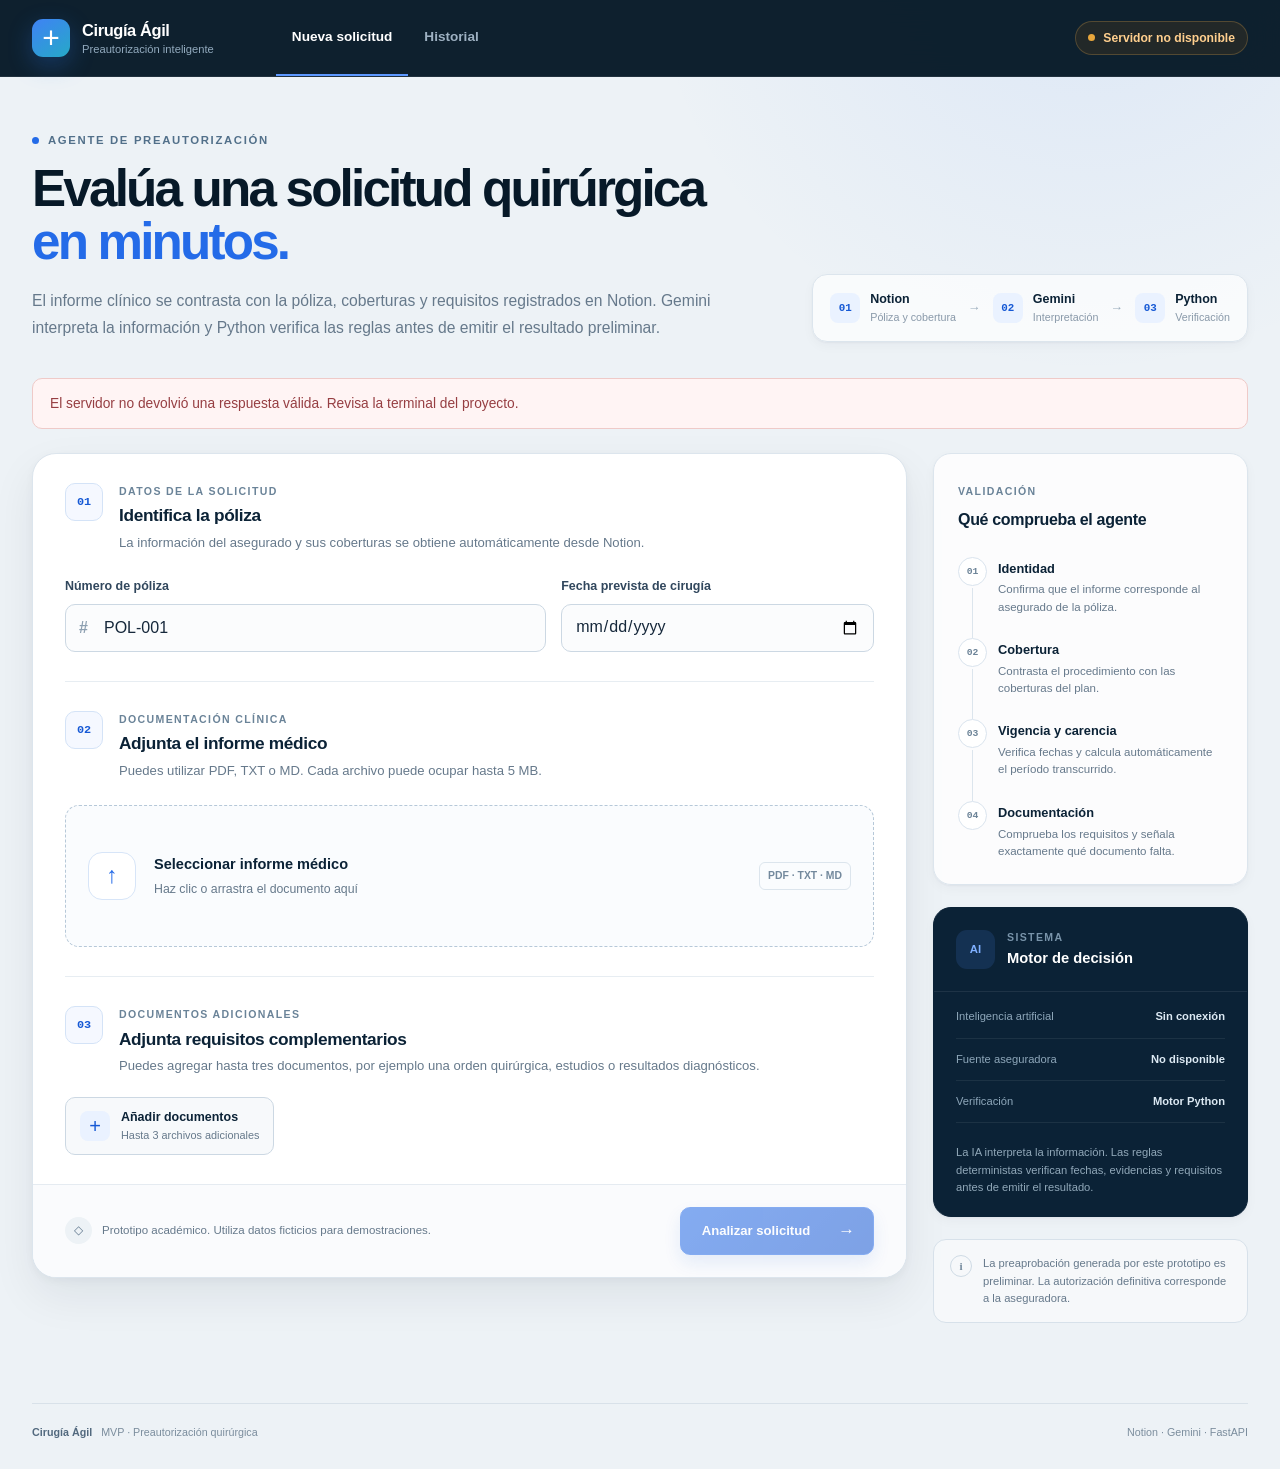
==== static/index.html @ 29485a44 "feat: MVP Cirugia Agil" ====
<!doctype html>
<html lang="es">
<head>
  <meta charset="UTF-8">

  <meta
    name="viewport"
    content="width=device-width, initial-scale=1"
  >

  <title>Cirugía Ágil · Preautorización quirúrgica</title>

  <meta
    name="description"
    content="Agente de preautorización quirúrgica asistido por inteligencia artificial."
  >

  <link
    rel="icon"
    href="/static/favicon.svg"
    type="image/svg+xml"
  >

  <link
    rel="stylesheet"
    href="/static/styles.css"
  >

  <script
    src="/static/app.js"
    defer
  ></script>
</head>

<body>

  <!-- =======================================================
       TOPBAR
       ======================================================= -->

  <header class="topbar">

    <div class="topbar-inner">

      <a
        class="brand"
        href="/"
        aria-label="Cirugía Ágil"
      >
        <span
          class="brand-symbol"
          aria-hidden="true"
        >
          +
        </span>

        <span class="brand-copy">
          <strong>Cirugía Ágil</strong>
          <small>Preautorización inteligente</small>
        </span>
      </a>

      <nav
        class="primary-nav"
        aria-label="Navegación principal"
      >
        <button
          id="new-tab"
          class="nav-btn active"
          type="button"
          aria-current="page"
        >
          Nueva solicitud
        </button>

        <button
          id="history-tab"
          class="nav-btn"
          type="button"
        >
          Historial
        </button>
      </nav>

      <div
        id="connection-pill"
        class="connection-pill checking"
      >
        <span class="status-dot"></span>
        <span id="connection-text">
          Comprobando sistema
        </span>
      </div>

    </div>

  </header>


  <!-- =======================================================
       MAIN
       ======================================================= -->

  <main>

    <!-- =====================================================
         HEADING
         ===================================================== -->

    <section class="hero">

      <div class="hero-copy">

        <div class="hero-kicker">
          <span class="hero-kicker-dot"></span>
          AGENTE DE PREAUTORIZACIÓN
        </div>

        <h1 id="page-title">
          Evalúa una solicitud quirúrgica
          <span>en minutos.</span>
        </h1>

        <p id="page-subtitle">
          El informe clínico se contrasta con la póliza,
          coberturas y requisitos registrados en Notion.
          Gemini interpreta la información y Python verifica
          las reglas antes de emitir el resultado preliminar.
        </p>

      </div>

      <div class="hero-flow" aria-label="Flujo del sistema">

        <div class="flow-item">
          <span class="flow-number">01</span>

          <div>
            <strong>Notion</strong>
            <small>Póliza y cobertura</small>
          </div>
        </div>

        <span class="flow-arrow" aria-hidden="true">→</span>

        <div class="flow-item">
          <span class="flow-number">02</span>

          <div>
            <strong>Gemini</strong>
            <small>Interpretación</small>
          </div>
        </div>

        <span class="flow-arrow" aria-hidden="true">→</span>

        <div class="flow-item">
          <span class="flow-number">03</span>

          <div>
            <strong>Python</strong>
            <small>Verificación</small>
          </div>
        </div>

      </div>

    </section>


    <!-- =====================================================
         GLOBAL MESSAGE
         ===================================================== -->

    <div
      id="global-message"
      class="notice"
      role="status"
      aria-live="polite"
      hidden
    ></div>


    <!-- =====================================================
         NEW REQUEST VIEW
         ===================================================== -->

    <section
      id="new-view"
      class="workspace"
    >

      <!-- ===================================================
           MAIN COLUMN
           =================================================== -->

      <div class="main-column">

        <form
          id="analysis-form"
          class="request-card"
        >

          <!-- Model is configured automatically -->
          <input
            id="model"
            name="model"
            type="hidden"
            value=""
          >


          <!-- ===============================================
               STEP 1
               =============================================== -->

          <section class="form-section">

            <div class="section-header">

              <div class="section-index">
                01
              </div>

              <div>
                <p class="section-eyebrow">
                  DATOS DE LA SOLICITUD
                </p>

                <h2>
                  Identifica la póliza
                </h2>

                <p>
                  La información del asegurado y sus coberturas
                  se obtiene automáticamente desde Notion.
                </p>
              </div>

            </div>


            <div class="request-fields">

              <div class="field">

                <label for="policy-number">
                  Número de póliza
                </label>

                <div class="input-shell">
                  <span
                    class="input-prefix"
                    aria-hidden="true"
                  >
                    #
                  </span>

                  <input
                    type="text"
                    id="policy-number"
                    name="policy_number"
                    value="POL-001"
                    autocomplete="off"
                    placeholder="Ej. POL-001"
                    required
                  >
                </div>

              </div>


              <div class="field">

                <label for="surgery-date">
                  Fecha prevista de cirugía
                </label>

                <input
                  type="date"
                  id="surgery-date"
                  name="surgery_date"
                  required
                >

              </div>

            </div>

          </section>


          <div class="section-separator"></div>


          <!-- ===============================================
               STEP 2
               =============================================== -->

          <section class="form-section">

            <div class="section-header">

              <div class="section-index">
                02
              </div>

              <div>
                <p class="section-eyebrow">
                  DOCUMENTACIÓN CLÍNICA
                </p>

                <h2>
                  Adjunta el informe médico
                </h2>

                <p>
                  Puedes utilizar PDF, TXT o MD.
                  Cada archivo puede ocupar hasta 5 MB.
                </p>
              </div>

            </div>


            <label
              id="report-drop"
              class="report-drop"
              for="report"
            >

              <input
                type="file"
                id="report"
                name="report"
                accept=".pdf,.txt,.md"
                required
              >

              <span
                class="upload-symbol"
                aria-hidden="true"
              >
                ↑
              </span>

              <div class="upload-copy">

                <strong id="report-name">
                  Seleccionar informe médico
                </strong>

                <span>
                  Haz clic o arrastra el documento aquí
                </span>

              </div>

              <span class="upload-format">
                PDF · TXT · MD
              </span>

            </label>

          </section>


          <div class="section-separator"></div>


          <!-- ===============================================
               STEP 3
               =============================================== -->

          <section class="form-section">

            <div class="section-header compact">

              <div class="section-index">
                03
              </div>

              <div>
                <p class="section-eyebrow">
                  DOCUMENTOS ADICIONALES
                </p>

                <h2>
                  Adjunta requisitos complementarios
                </h2>

                <p>
                  Puedes agregar hasta tres documentos,
                  por ejemplo una orden quirúrgica,
                  estudios o resultados diagnósticos.
                </p>
              </div>

            </div>


            <label
              class="attachments-control"
              for="attachments"
            >

              <span class="attachments-plus">
                +
              </span>

              <span>
                <strong>
                  Añadir documentos
                </strong>

                <small>
                  Hasta 3 archivos adicionales
                </small>
              </span>

              <input
                type="file"
                id="attachments"
                name="attachments"
                accept=".pdf,.txt,.md"
                multiple
              >

            </label>


            <div
              id="attachment-list"
              class="attachment-list"
              hidden
            ></div>

          </section>


          <!-- ===============================================
               SUBMIT
               =============================================== -->

          <div class="form-submit">

            <div class="privacy-note">

              <span
                class="privacy-icon"
                aria-hidden="true"
              >
                ◇
              </span>

              <p>
                Prototipo académico. Utiliza datos ficticios
                para demostraciones.
              </p>

            </div>


            <button
              type="submit"
              id="analyze-button"
              class="primary-action"
            >
              <span>
                Analizar solicitud
              </span>

              <span
                class="button-arrow"
                aria-hidden="true"
              >
                →
              </span>
            </button>

          </div>


          <!-- ===============================================
               PROGRESS
               =============================================== -->

          <div
            id="analysis-progress"
            class="analysis-progress"
            role="status"
            aria-live="polite"
            hidden
          >

            <div
              class="progress-spinner"
              aria-hidden="true"
            ></div>

            <div class="progress-copy">

              <strong>
                Analizando solicitud
              </strong>

              <p id="elapsed">
                Consultando póliza, interpretando documentos
                y verificando las reglas.
              </p>

            </div>

            <div class="progress-steps">

              <span class="active">
                Notion
              </span>

              <span>
                Gemini
              </span>

              <span>
                Verificación
              </span>

            </div>

          </div>

        </form>


        <!-- ===============================================
             RESULT
             =============================================== -->

        <section
          id="result"
          class="result-card"
          hidden
          aria-labelledby="result-title"
        ></section>

      </div>


      <!-- ===================================================
           SIDE COLUMN
           =================================================== -->

      <aside class="side-column">

        <section class="info-card">

          <div class="info-card-heading">

            <span class="mini-kicker">
              VALIDACIÓN
            </span>

            <h2>
              Qué comprueba el agente
            </h2>

          </div>


          <div class="verification-list">

            <div class="verification-item">

              <span class="verification-number">
                01
              </span>

              <div>
                <strong>
                  Identidad
                </strong>

                <p>
                  Confirma que el informe corresponde
                  al asegurado de la póliza.
                </p>
              </div>

            </div>


            <div class="verification-item">

              <span class="verification-number">
                02
              </span>

              <div>
                <strong>
                  Cobertura
                </strong>

                <p>
                  Contrasta el procedimiento con
                  las coberturas del plan.
                </p>
              </div>

            </div>


            <div class="verification-item">

              <span class="verification-number">
                03
              </span>

              <div>
                <strong>
                  Vigencia y carencia
                </strong>

                <p>
                  Verifica fechas y calcula automáticamente
                  el período transcurrido.
                </p>
              </div>

            </div>


            <div class="verification-item">

              <span class="verification-number">
                04
              </span>

              <div>
                <strong>
                  Documentación
                </strong>

                <p>
                  Comprueba los requisitos y señala
                  exactamente qué documento falta.
                </p>
              </div>

            </div>

          </div>

        </section>


        <section class="system-card">

          <div class="system-card-head">

            <div class="system-icon">
              AI
            </div>

            <div>
              <p class="mini-kicker">
                SISTEMA
              </p>

              <h2>
                Motor de decisión
              </h2>
            </div>

          </div>


          <div class="system-stack">

            <div>
              <span>
                Inteligencia artificial
              </span>

              <strong id="ai-state">
                Comprobando…
              </strong>
            </div>


            <div>
              <span>
                Fuente aseguradora
              </span>

              <strong id="notion-state">
                Comprobando…
              </strong>
            </div>


            <div>
              <span>
                Verificación
              </span>

              <strong>
                Motor Python
              </strong>
            </div>

          </div>


          <p class="system-note">
            La IA interpreta la información.
            Las reglas deterministas verifican fechas,
            evidencias y requisitos antes de emitir
            el resultado.
          </p>

        </section>


        <section class="disclaimer-card">

          <span
            class="disclaimer-mark"
            aria-hidden="true"
          >
            i
          </span>

          <p>
            La preaprobación generada por este prototipo
            es preliminar. La autorización definitiva
            corresponde a la aseguradora.
          </p>

        </section>

      </aside>

    </section>


    <!-- =====================================================
         HISTORY
         ===================================================== -->

    <section
      id="history-view"
      class="history-card"
      hidden
    >

      <div class="history-header">

        <div>
          <p class="mini-kicker">
            ACTIVIDAD
          </p>

          <h2>
            Solicitudes evaluadas
          </h2>

          <p>
            Consulta evaluaciones anteriores y abre
            nuevamente sus resultados.
          </p>
        </div>


        <button
          id="refresh-history"
          class="secondary-button"
          type="button"
        >
          Actualizar
        </button>

      </div>


      <div
        id="history-list"
        class="history-list"
      ></div>

    </section>

  </main>


  <!-- =======================================================
       FOOTER
       ======================================================= -->

  <footer>

    <div>
      <strong>
        Cirugía Ágil
      </strong>

      <span>
        MVP · Preautorización quirúrgica
      </span>
    </div>

    <span>
      Notion · Gemini · FastAPI
    </span>

  </footer>

</body>
</html>
---- static/styles.css ----
/* ==========================================================
   DESIGN TOKENS
   ========================================================== */

:root {
  color-scheme: light;

  --navy-950: #071928;
  --navy-900: #0b2236;
  --navy-850: #102a41;
  --navy-800: #15344f;

  --blue-700: #1659d5;
  --blue-600: #246be8;
  --blue-500: #3f82f5;
  --blue-100: #eaf2ff;
  --blue-50: #f5f8ff;

  --cyan-500: #26a9c7;

  --green-700: #126244;
  --green-600: #16805a;
  --green-100: #def4e8;
  --green-50: #f0faf5;

  --amber-700: #8a5709;
  --amber-600: #b37410;
  --amber-100: #ffedc7;
  --amber-50: #fff9ed;

  --red-700: #a53a42;
  --red-100: #f9dddd;
  --red-50: #fff4f4;

  --purple-700: #684ba0;
  --purple-100: #eee8fb;
  --purple-50: #f9f7ff;

  --ink: #16283b;
  --muted: #66798b;
  --soft: #8999a9;

  --line: #dce5ed;
  --line-strong: #ccd8e3;

  --surface: #ffffff;
  --surface-soft: #f7f9fb;
  --surface-blue: #f5f8fd;

  --background: #edf2f6;

  --shadow-sm:
    0 1px 2px rgba(9, 28, 45, .04),
    0 4px 12px rgba(9, 28, 45, .035);

  --shadow:
    0 3px 8px rgba(9, 28, 45, .04),
    0 18px 45px rgba(9, 28, 45, .07);

  --radius-sm: 10px;
  --radius: 18px;
  --radius-lg: 24px;
}


/* ==========================================================
   RESET
   ========================================================== */

* {
  box-sizing: border-box;
}

html {
  scroll-behavior: smooth;
}

body {
  margin: 0;
  min-height: 100vh;

  background:
    radial-gradient(
      circle at 85% -5%,
      rgba(63, 130, 245, .10),
      transparent 28rem
    ),
    var(--background);

  color: var(--ink);

  font:
    16px/1.55
    "Segoe UI Variable",
    "Segoe UI",
    -apple-system,
    BlinkMacSystemFont,
    sans-serif;
}

button,
input,
select {
  font: inherit;
}

button,
a,
input,
select {
  -webkit-tap-highlight-color:
    transparent;
}

button {
  cursor: pointer;
}

button:disabled {
  cursor: not-allowed;
  opacity: .55;
}

a {
  color: inherit;
}

[hidden] {
  display: none !important;
}

:focus-visible {
  outline:
    3px solid
    rgba(63, 130, 245, .4);

  outline-offset: 3px;
}

h1,
h2,
h3,
p {
  margin: 0;
}


/* ==========================================================
   TOP BAR
   ========================================================== */

.topbar {
  position: sticky;
  top: 0;
  z-index: 50;

  background:
    rgba(7, 25, 40, .97);

  border-bottom:
    1px solid
    rgba(255, 255, 255, .08);

  backdrop-filter:
    blur(16px);
}

.topbar-inner {
  width: min(
    1460px,
    calc(100% - 64px)
  );

  min-height: 76px;

  margin: 0 auto;

  display: flex;
  align-items: center;
  gap: 28px;
}

.brand {
  display: flex;
  align-items: center;
  gap: 12px;

  color: white;
  text-decoration: none;
}

.brand-symbol {
  width: 38px;
  height: 38px;

  display: grid;
  place-items: center;

  border-radius: 11px;

  background:
    linear-gradient(
      145deg,
      var(--blue-500),
      var(--cyan-500)
    );

  box-shadow:
    0 8px 24px
    rgba(39, 117, 238, .28);

  font-size: 30px;
  line-height: 1;
  font-weight: 350;
}

.brand-copy {
  display: grid;
  line-height: 1.1;
}

.brand-copy strong {
  font-size: 1.03rem;
  letter-spacing: -.025em;
}

.brand-copy small {
  margin-top: 4px;

  color: #92aabe;

  font-size: .7rem;
  font-weight: 450;
}

.primary-nav {
  display: flex;
  align-items: center;

  height: 76px;
  margin-left: 34px;
}

.nav-btn {
  height: 100%;

  padding: 0 16px;

  border: 0;
  border-bottom:
    2px solid transparent;

  background: transparent;

  color: #9eb1c2;

  font-size: .85rem;
  font-weight: 550;
}

.nav-btn:hover {
  color: #d8e5ee;
}

.nav-btn.active {
  border-bottom-color:
    #5d98ff;

  color: white;
}

.connection-pill {
  margin-left: auto;

  display: flex;
  align-items: center;
  gap: 8px;

  border:
    1px solid
    rgba(255, 255, 255, .12);

  border-radius: 999px;

  padding: 7px 12px;

  color: #b8c8d5;

  font-size: .76rem;
  font-weight: 600;
}

.status-dot {
  width: 7px;
  height: 7px;

  border-radius: 50%;

  background: #8ca0b1;
}

.connection-pill.online {
  color: #b9ecd7;

  border-color:
    rgba(80, 207, 147, .25);

  background:
    rgba(23, 128, 91, .13);
}

.connection-pill.online
.status-dot {
  background: #43d69a;

  box-shadow:
    0 0 0 4px
    rgba(67, 214, 154, .10);
}

.connection-pill.offline {
  color: #ffcf8e;

  border-color:
    rgba(255, 188, 86, .22);

  background:
    rgba(166, 101, 7, .13);
}

.connection-pill.offline
.status-dot {
  background: #e8a63c;
}


/* ==========================================================
   MAIN
   ========================================================== */

main {
  width: min(
    1460px,
    calc(100% - 64px)
  );

  margin: 0 auto;

  padding:
    50px 0 80px;
}


/* ==========================================================
   HERO
   ========================================================== */

.hero {
  display: grid;

  grid-template-columns:
    minmax(0, 1fr)
    auto;

  gap: 50px;

  align-items: end;

  margin-bottom: 36px;
}

.hero-copy {
  max-width: 820px;
}

.hero-kicker {
  display: inline-flex;
  align-items: center;
  gap: 9px;

  margin-bottom: 14px;

  color: #52708a;

  font-size: .71rem;
  font-weight: 750;

  letter-spacing: .145em;
}

.hero-kicker-dot {
  width: 7px;
  height: 7px;

  border-radius: 50%;

  background:
    var(--blue-600);
}

.hero h1 {
  max-width: 760px;

  color:
    var(--navy-950);

  font-size:
    clamp(
      2.2rem,
      4vw,
      3.5rem
    );

  line-height: 1.03;

  letter-spacing:
    -.055em;

  font-weight: 680;
}

.hero h1 span {
  color:
    var(--blue-600);
}

.hero-copy > p {
  max-width: 760px;

  margin-top: 18px;

  color:
    var(--muted);

  font-size: .98rem;
  line-height: 1.75;
}

.hero-flow {
  display: flex;
  align-items: center;

  padding:
    15px 17px;

  border:
    1px solid
    var(--line);

  border-radius:
    15px;

  background:
    rgba(255, 255, 255, .7);

  box-shadow:
    var(--shadow-sm);
}

.flow-item {
  display: flex;
  align-items: center;
  gap: 10px;
}

.flow-number {
  width: 30px;
  height: 30px;

  display: grid;
  place-items: center;

  border-radius: 8px;

  background:
    var(--blue-100);

  color:
    var(--blue-700);

  font:
    700 .68rem
    ui-monospace,
    monospace;
}

.flow-item div {
  display: grid;
}

.flow-item strong {
  color:
    var(--navy-900);

  font-size: .78rem;
}

.flow-item small {
  color:
    var(--soft);

  font-size: .67rem;
}

.flow-arrow {
  margin: 0 12px;

  color: #9badbc;

  font-size: .8rem;
}


/* ==========================================================
   NOTICES
   ========================================================== */

.notice {
  margin-bottom: 24px;

  padding:
    14px 17px;

  border:
    1px solid
    #cadef5;

  border-radius:
    var(--radius-sm);

  background:
    #eef5fe;

  color:
    #2f5f91;

  font-size: .86rem;
}

.notice.error {
  border-color:
    #efcac8;

  background:
    var(--red-50);

  color:
    #963e42;
}

.notice.success {
  border-color:
    #b8dfce;

  background:
    var(--green-50);

  color:
    var(--green-700);
}


/* ==========================================================
   WORKSPACE
   ========================================================== */

.workspace {
  display: grid;

  grid-template-columns:
    minmax(0, 1fr)
    315px;

  gap: 26px;

  align-items: start;
}

.main-column,
.side-column {
  min-width: 0;

  display: grid;
  gap: 22px;
}


/* ==========================================================
   REQUEST CARD
   ========================================================== */

.request-card {
  overflow: hidden;

  border:
    1px solid
    var(--line);

  border-radius:
    var(--radius-lg);

  background:
    var(--surface);

  box-shadow:
    var(--shadow);
}

.form-section {
  padding:
    29px 32px;
}

.section-header {
  display: flex;
  align-items: flex-start;
  gap: 16px;

  margin-bottom: 24px;
}

.section-header.compact {
  margin-bottom: 20px;
}

.section-index {
  width: 38px;
  height: 38px;

  flex-shrink: 0;

  display: grid;
  place-items: center;

  border:
    1px solid
    #d4e3f7;

  border-radius: 10px;

  background:
    var(--blue-50);

  color:
    var(--blue-700);

  font:
    750 .74rem
    ui-monospace,
    monospace;
}

.section-eyebrow,
.mini-kicker {
  color:
    #6a8398;

  font-size: .66rem;
  font-weight: 760;

  letter-spacing: .13em;
}

.section-header h2 {
  margin-top: 3px;

  color:
    var(--navy-900);

  font-size: 1.08rem;

  letter-spacing: -.02em;
}

.section-header p:not(.section-eyebrow) {
  max-width: 650px;

  margin-top: 4px;

  color:
    var(--muted);

  font-size: .82rem;
}

.section-separator {
  height: 1px;

  margin:
    0 32px;

  background:
    #e7edf2;
}


/* ==========================================================
   INPUTS
   ========================================================== */

.request-fields {
  display: grid;

  grid-template-columns:
    minmax(0, 1fr)
    minmax(220px, .65fr);

  gap: 15px;
}

.field label {
  display: block;

  margin-bottom: 7px;

  color:
    #31475d;

  font-size: .78rem;
  font-weight: 650;
}

.field input {
  width: 100%;
  height: 48px;

  border:
    1px solid
    var(--line-strong);

  border-radius: 10px;

  background:
    #fbfcfd;

  color:
    var(--ink);

  padding:
    0 13px;

  transition:
    border-color .15s ease,
    box-shadow .15s ease,
    background .15s ease;
}

.field input:hover {
  border-color:
    #aec1d1;

  background: white;
}

.field input:focus {
  outline: 0;

  border-color:
    var(--blue-500);

  background: white;

  box-shadow:
    0 0 0 3px
    rgba(63, 130, 245, .10);
}

.input-shell {
  position: relative;
}

.input-shell input {
  padding-left: 38px;
}

.input-prefix {
  position: absolute;

  top: 50%;
  left: 14px;

  z-index: 2;

  transform:
    translateY(-50%);

  color:
    #8da0b1;

  font-weight: 700;
}


/* ==========================================================
   REPORT UPLOAD
   ========================================================== */

.report-drop {
  position: relative;

  min-height: 142px;

  display: grid;

  grid-template-columns:
    auto 1fr auto;

  align-items: center;

  gap: 18px;

  padding: 22px;

  border:
    1.5px dashed
    #b6c8d8;

  border-radius:
    14px;

  background:
    #fafcfe;

  cursor: pointer;

  transition:
    .18s ease;
}

.report-drop:hover,
.report-drop.dragging {
  border-color:
    var(--blue-500);

  background:
    var(--blue-50);
}

.report-drop.has-file {
  border-style: solid;

  border-color:
    #b8ddcc;

  background:
    var(--green-50);
}

.report-drop input {
  position: absolute;

  inset: 0;

  width: 100%;
  height: 100%;

  opacity: 0;

  cursor: pointer;
}

.upload-symbol {
  width: 48px;
  height: 48px;

  display: grid;
  place-items: center;

  border:
    1px solid
    #d7e5f8;

  border-radius:
    14px;

  background: white;

  color:
    var(--blue-600);

  font-size: 1.45rem;
}

.report-drop.has-file
.upload-symbol {
  border-color:
    #c7e4d6;

  color:
    var(--green-700);
}

.upload-copy {
  display: grid;
}

.upload-copy strong {
  max-width: 500px;

  overflow-wrap:
    anywhere;

  color:
    var(--navy-900);

  font-size: .91rem;
}

.upload-copy span {
  margin-top: 4px;

  color:
    var(--muted);

  font-size: .77rem;
}

.upload-format {
  padding:
    5px 8px;

  border:
    1px solid
    var(--line);

  border-radius: 6px;

  color:
    #73899d;

  font-size: .65rem;
  font-weight: 700;
}


/* ==========================================================
   ATTACHMENTS
   ========================================================== */

.attachments-control {
  position: relative;

  display: inline-flex;
  align-items: center;

  gap: 11px;

  padding:
    10px 14px;

  border:
    1px solid
    var(--line-strong);

  border-radius:
    10px;

  background:
    var(--surface-soft);

  cursor: pointer;
}

.attachments-control:hover {
  border-color:
    #afc3d4;

  background: white;
}

.attachments-control input {
  position: absolute;

  inset: 0;

  opacity: 0;

  cursor: pointer;
}

.attachments-plus {
  width: 30px;
  height: 30px;

  display: grid;
  place-items: center;

  border-radius: 8px;

  background:
    var(--blue-100);

  color:
    var(--blue-700);

  font-size: 1.25rem;
  font-weight: 450;
}

.attachments-control > span:nth-child(2) {
  display: grid;
}

.attachments-control strong {
  color:
    var(--navy-900);

  font-size: .78rem;
}

.attachments-control small {
  color:
    var(--muted);

  font-size: .68rem;
}

.attachment-list {
  display: grid;
  gap: 8px;

  margin-top: 14px;
}

.attachment-item {
  display: flex;
  align-items: center;
  gap: 10px;

  padding:
    9px 11px;

  border:
    1px solid
    #e1e8ef;

  border-radius:
    9px;

  background:
    #fbfcfd;
}

.attachment-icon {
  width: 31px;
  height: 31px;

  flex-shrink: 0;

  display: grid;
  place-items: center;

  border-radius: 7px;

  background:
    #edf3fa;

  color:
    #53728d;
}

.attachment-meta {
  min-width: 0;

  display: grid;

  flex: 1;
}

.attachment-meta strong {
  overflow: hidden;

  color:
    var(--ink);

  font-size: .76rem;

  text-overflow: ellipsis;
  white-space: nowrap;
}

.attachment-meta span {
  color:
    var(--soft);

  font-size: .66rem;
}

.attachment-badge {
  color:
    #6d8295;

  font-size: .66rem;
  font-weight: 650;
}


/* ==========================================================
   FORM SUBMIT
   ========================================================== */

.form-submit {
  display: flex;
  align-items: center;
  justify-content: space-between;

  gap: 20px;

  padding:
    22px 32px;

  border-top:
    1px solid
    #e5ebf1;

  background:
    #fafbfd;
}

.privacy-note {
  max-width: 430px;

  display: flex;
  align-items: center;

  gap: 10px;
}

.privacy-icon {
  width: 27px;
  height: 27px;

  flex-shrink: 0;

  display: grid;
  place-items: center;

  border-radius: 50%;

  background:
    #edf2f6;

  color:
    #61788e;

  font-size: .72rem;
}

.privacy-note p {
  color:
    var(--muted);

  font-size: .72rem;
}

.primary-action {
  min-height: 48px;

  display: inline-flex;
  align-items: center;
  gap: 28px;

  padding:
    0 18px 0 21px;

  border:
    1px solid
    var(--blue-600);

  border-radius:
    10px;

  background:
    linear-gradient(
      135deg,
      #246be8,
      #1758d2
    );

  color: white;

  box-shadow:
    0 8px 18px
    rgba(26, 92, 207, .18);

  font-size: .82rem;
  font-weight: 700;

  transition:
    transform .15s ease,
    box-shadow .15s ease;
}

.primary-action:hover:not(:disabled) {
  transform:
    translateY(-1px);

  box-shadow:
    0 11px 24px
    rgba(26, 92, 207, .24);
}

.button-arrow {
  font-size: 1.05rem;
}


/* ==========================================================
   ANALYSIS PROGRESS
   ========================================================== */

.analysis-progress {
  display: grid;

  grid-template-columns:
    auto 1fr auto;

  align-items: center;

  gap: 14px;

  padding:
    18px 32px;

  border-top:
    1px solid
    #dfe8f3;

  background:
    #f3f7fd;
}

.progress-spinner {
  width: 25px;
  height: 25px;

  border:
    3px solid
    #cbdcf3;

  border-top-color:
    var(--blue-600);

  border-radius: 50%;

  animation:
    spin .85s linear infinite;
}

@keyframes spin {
  to {
    transform:
      rotate(360deg);
  }
}

.progress-copy {
  display: grid;
}

.progress-copy strong {
  color:
    var(--navy-900);

  font-size: .8rem;
}

.progress-copy p {
  margin-top: 2px;

  color:
    var(--muted);

  font-size: .7rem;
}

.progress-steps {
  display: flex;
  align-items: center;
  gap: 7px;
}

.progress-steps span {
  padding:
    4px 7px;

  border-radius: 5px;

  background: white;

  color:
    #788c9f;

  font-size: .62rem;
  font-weight: 650;
}

.progress-steps span.active {
  background:
    var(--blue-100);

  color:
    var(--blue-700);
}


/* ==========================================================
   SIDE CARDS
   ========================================================== */

.info-card,
.system-card {
  border:
    1px solid
    var(--line);

  border-radius:
    var(--radius);

  background:
    rgba(255, 255, 255, .82);

  box-shadow:
    var(--shadow-sm);
}

.info-card {
  padding:
    24px;
}

.info-card-heading h2 {
  margin-top: 5px;

  color:
    var(--navy-900);

  font-size: 1rem;

  letter-spacing:
    -.02em;
}

.verification-list {
  margin-top: 24px;

  display: grid;
}

.verification-item {
  position: relative;

  display: grid;

  grid-template-columns:
    30px 1fr;

  gap: 10px;

  padding:
    0 0 22px;
}

.verification-item:not(:last-child)::after {
  content: "";

  position: absolute;

  top: 31px;
  bottom: 0;
  left: 14px;

  width: 1px;

  background:
    #dce5ed;
}

.verification-item:last-child {
  padding-bottom: 0;
}

.verification-number {
  width: 29px;
  height: 29px;

  z-index: 1;

  display: grid;
  place-items: center;

  border:
    1px solid
    #dae4ee;

  border-radius: 50%;

  background: white;

  color:
    #6d8498;

  font:
    700 .61rem
    ui-monospace,
    monospace;
}

.verification-item strong {
  display: block;

  margin-top: 2px;

  color:
    var(--navy-900);

  font-size: .8rem;
}

.verification-item p {
  margin-top: 3px;

  color:
    var(--muted);

  font-size: .72rem;
  line-height: 1.5;
}

.system-card {
  overflow: hidden;

  background:
    var(--navy-900);

  color: white;

  border-color:
    var(--navy-900);
}

.system-card-head {
  display: flex;
  align-items: center;
  gap: 12px;

  padding:
    21px 22px;

  border-bottom:
    1px solid
    rgba(255, 255, 255, .08);
}

.system-icon {
  width: 39px;
  height: 39px;

  display: grid;
  place-items: center;

  border-radius:
    11px;

  background:
    rgba(79, 144, 255, .14);

  color:
    #7fb0ff;

  font-size: .71rem;
  font-weight: 800;
}

.system-card
.mini-kicker {
  color:
    #7994aa;
}

.system-card h2 {
  margin-top: 2px;

  font-size: .92rem;
}

.system-stack {
  display: grid;

  padding:
    4px 22px;
}

.system-stack > div {
  display: flex;
  justify-content: space-between;
  gap: 14px;

  padding:
    12px 0;

  border-bottom:
    1px solid
    rgba(255, 255, 255, .07);

  font-size: .7rem;
}

.system-stack span {
  color:
    #8ea7ba;
}

.system-stack strong {
  max-width: 145px;

  overflow: hidden;

  color:
    #dce9f3;

  font-weight: 600;

  text-overflow: ellipsis;
  white-space: nowrap;
}

.system-note {
  padding:
    17px 22px 20px;

  color:
    #91a8b9;

  font-size: .7rem;
  line-height: 1.55;
}

.disclaimer-card {
  display: flex;
  align-items: flex-start;
  gap: 11px;

  padding:
    15px 16px;

  border:
    1px solid
    #d7e1ea;

  border-radius:
    13px;

  background:
    rgba(255, 255, 255, .52);
}

.disclaimer-mark {
  width: 22px;
  height: 22px;

  flex-shrink: 0;

  display: grid;
  place-items: center;

  border:
    1px solid
    #cfdbe5;

  border-radius: 50%;

  color:
    #73899c;

  font:
    700 .7rem
    Georgia,
    serif;
}

.disclaimer-card p {
  color:
    var(--muted);

  font-size: .7rem;
  line-height: 1.55;
}


/* ==========================================================
   RESULT
   ========================================================== */

.result-card {
  overflow: hidden;

  scroll-margin-top: 100px;

  border:
    1px solid
    var(--line);

  border-radius:
    var(--radius-lg);

  background:
    var(--surface);

  box-shadow:
    var(--shadow);
}

.result-hero {
  position: relative;

  display: flex;
  align-items: center;
  gap: 17px;

  padding:
    27px 30px;

  border-bottom:
    1px solid
    var(--line);
}

.result-hero::before {
  content: "";

  position: absolute;

  inset:
    0 auto 0 0;

  width: 4px;
}

.result-pass {
  background:
    linear-gradient(
      100deg,
      #f0faf5,
      white 56%
    );
}

.result-pass::before {
  background:
    var(--green-600);
}

.result-missing {
  background:
    linear-gradient(
      100deg,
      #fff9ed,
      white 56%
    );
}

.result-missing::before {
  background:
    var(--amber-600);
}

.result-fail {
  background:
    linear-gradient(
      100deg,
      #fff3f3,
      white 56%
    );
}

.result-fail::before {
  background:
    var(--red-700);
}

.result-review {
  background:
    linear-gradient(
      100deg,
      #f8f6fe,
      white 56%
    );
}

.result-review::before {
  background:
    var(--purple-700);
}

.result-status-icon {
  width: 50px;
  height: 50px;

  flex-shrink: 0;

  display: grid;
  place-items: center;

  border-radius: 50%;

  font-size: 1.25rem;
  font-weight: 800;
}

.result-status-icon.pass,
.check-symbol.pass {
  background:
    var(--green-100);

  color:
    var(--green-700);
}

.result-status-icon.missing,
.check-symbol.missing {
  background:
    var(--amber-100);

  color:
    var(--amber-700);
}

.result-status-icon.fail,
.check-symbol.fail {
  background:
    var(--red-100);

  color:
    var(--red-700);
}

.result-status-icon.review,
.check-symbol.review {
  background:
    var(--purple-100);

  color:
    var(--purple-700);
}

.result-heading {
  min-width: 0;
}

.result-status-label {
  display: inline-block;

  margin-bottom: 4px;

  font-size: .64rem;
  font-weight: 800;

  letter-spacing: .12em;
}

.result-status-label.pass {
  color:
    var(--green-700);
}

.result-status-label.missing {
  color:
    var(--amber-700);
}

.result-status-label.fail {
  color:
    var(--red-700);
}

.result-status-label.review {
  color:
    var(--purple-700);
}

.result-heading h2 {
  color:
    var(--navy-950);

  font-size: 1.38rem;

  letter-spacing:
    -.03em;
}

.result-heading p {
  max-width: 680px;

  margin-top: 4px;

  color:
    var(--muted);

  font-size: .8rem;
}

.patient-strip {
  display: grid;

  grid-template-columns:
    1fr .55fr 1.25fr;

  border-bottom:
    1px solid
    var(--line);
}

.patient-meta {
  min-width: 0;

  padding:
    18px 24px;

  border-right:
    1px solid
    var(--line);
}

.patient-meta:last-child {
  border-right: 0;
}

.patient-meta span {
  display: block;

  margin-bottom: 3px;

  color:
    var(--soft);

  font-size: .67rem;
}

.patient-meta strong {
  display: block;

  overflow: hidden;

  color:
    var(--navy-900);

  font-size: .82rem;

  text-overflow: ellipsis;
  white-space: nowrap;
}


/* ==========================================================
   RESULT DASHBOARD
   ========================================================== */

.result-dashboard {
  display: grid;

  grid-template-columns:
    repeat(3, 1fr);

  gap: 11px;

  padding:
    22px 24px 5px;
}

.stat-card {
  padding:
    14px 15px;

  border:
    1px solid
    #e1e8ef;

  border-radius:
    12px;

  background:
    #fbfcfd;
}

.stat-label {
  display: block;

  color:
    var(--soft);

  font-size: .66rem;
}

.stat-value {
  display: block;

  margin-top: 3px;

  color:
    var(--navy-900);

  font-size: 1.15rem;

  letter-spacing:
    -.03em;
}

.stat-description {
  display: block;

  margin-top: 1px;

  color:
    var(--muted);

  font-size: .64rem;
}


/* ==========================================================
   WAITING PERIOD
   ========================================================== */

.waiting-card {
  margin:
    12px 24px 20px;

  padding:
    17px 18px;

  border:
    1px solid
    #dfe7ee;

  border-radius:
    13px;

  background:
    var(--surface-soft);
}

.waiting-header {
  display: flex;
  align-items: flex-end;
  justify-content: space-between;

  gap: 15px;
}

.waiting-header > div:first-child {
  display: grid;
}

.waiting-header
strong {
  margin-top: 3px;

  color:
    var(--navy-900);

  font-size: .8rem;
}

.waiting-numbers {
  display: flex;
  align-items: baseline;
  gap: 5px;

  white-space: nowrap;
}

.waiting-numbers strong {
  color:
    var(--green-700);

  font-size: .93rem;
}

.waiting-numbers span {
  color:
    var(--muted);

  font-size: .67rem;
}

.waiting-track {
  overflow: hidden;

  height: 6px;

  margin:
    13px 0 7px;

  border-radius:
    99px;

  background:
    #dde6ed;
}

.waiting-progress {
  display: block;

  height: 100%;

  border-radius:
    inherit;

  background:
    linear-gradient(
      90deg,
      #26956b,
      #42b588
    );
}

.waiting-footer {
  display: flex;
  justify-content: space-between;

  color:
    var(--soft);

  font-size: .63rem;
}


/* ==========================================================
   CHECKS
   ========================================================== */

.checks-header {
  display: flex;
  align-items: center;
  justify-content: space-between;

  padding:
    19px 24px 12px;
}

.checks-title {
  color:
    var(--navy-900);

  font-size: .85rem;
  font-weight: 700;
}

.checks-count {
  color:
    var(--soft);

  font-size: .66rem;
}

.checks-grid {
  display: grid;

  grid-template-columns:
    repeat(2, minmax(0, 1fr));

  gap: 10px;

  padding:
    0 24px 24px;
}

.check-card {
  min-width: 0;

  padding:
    14px;

  border:
    1px solid
    #e1e8ef;

  border-radius:
    12px;

  background:
    #fff;
}

.check-card-header {
  display: flex;
  align-items: center;
  gap: 10px;
}

.check-symbol {
  width: 29px;
  height: 29px;

  flex-shrink: 0;

  display: grid;
  place-items: center;

  border-radius: 50%;

  font-size: .72rem;
  font-weight: 800;
}

.check-card-header h3 {
  color:
    var(--navy-900);

  font-size: .77rem;
}

.check-state {
  display: block;

  margin-top: 1px;

  color:
    var(--soft);

  font-size: .62rem;
}

.check-detail {
  margin:
    9px 0 0 39px;

  color:
    var(--muted);

  font-size: .68rem;
  line-height: 1.5;
}

.check-card details {
  margin:
    10px 0 0 39px;

  font-size: .66rem;
}

.check-card summary {
  color:
    #416f9a;

  cursor: pointer;
}

.evidence {
  margin:
    9px 0 0;

  padding:
    9px 10px;

  border-left:
    2px solid
    #d3dfeb;

  border-radius:
    0 6px 6px 0;

  background:
    #f5f8fa;

  color:
    #536b81;

  font-size: .65rem;

  white-space: pre-wrap;
  overflow-wrap: anywhere;
}

.evidence cite {
  display: block;

  margin-top: 6px;

  color:
    #8999a7;

  font-size: .58rem;
  font-style: normal;
}


/* ==========================================================
   MISSING DOCUMENTS
   ========================================================== */

.missing-panel {
  margin:
    0 24px 22px;

  padding:
    16px;

  border:
    1px solid
    #efdca9;

  border-radius:
    12px;

  background:
    var(--amber-50);
}

.missing-header {
  display: flex;
  align-items: flex-start;
  gap: 11px;
}

.missing-icon {
  width: 28px;
  height: 28px;

  flex-shrink: 0;

  display: grid;
  place-items: center;

  border-radius: 50%;

  background:
    var(--amber-100);

  color:
    var(--amber-700);

  font-weight: 800;
}

.missing-header strong {
  display: block;

  color:
    #6e480b;

  font-size: .78rem;
}

.missing-header p {
  margin-top: 2px;

  color:
    #8b681f;

  font-size: .67rem;
}

.missing-tags {
  display: flex;
  flex-wrap: wrap;

  gap: 7px;

  margin-top: 12px;
}

.missing-tags span {
  padding:
    5px 8px;

  border:
    1px solid
    #ecd7a4;

  border-radius:
    7px;

  background: white;

  color:
    #79520d;

  font-size: .66rem;
  font-weight: 600;
}


/* ==========================================================
   NOTION RESULT
   ========================================================== */

.notion-result {
  display: flex;
  align-items: flex-start;
  gap: 11px;

  margin:
    0 24px 4px;

  padding:
    14px 15px;

  border:
    1px solid
    #dce6ed;

  border-radius:
    11px;

  background:
    #f8fafb;
}

.notion-result-icon {
  width: 25px;
  height: 25px;

  flex-shrink: 0;

  display: grid;
  place-items: center;

  border-radius: 50%;

  font-size: .66rem;
  font-weight: 800;
}

.notion-result-icon.success {
  background:
    var(--green-100);

  color:
    var(--green-700);
}

.notion-result-icon.warning {
  background:
    var(--amber-100);

  color:
    var(--amber-700);
}

.notion-result strong {
  display: block;

  color:
    var(--navy-900);

  font-size: .72rem;
}

.notion-result p {
  margin-top: 2px;

  color:
    var(--muted);

  font-size: .64rem;
}


/* ==========================================================
   RESULT ACTIONS
   ========================================================== */

.result-actions {
  display: flex;
  flex-wrap: wrap;

  gap: 8px;

  padding:
    18px 24px 0;
}

.secondary-button,
.notion-button {
  min-height: 39px;

  display: inline-flex;
  align-items: center;
  justify-content: center;

  padding:
    0 13px;

  border-radius:
    8px;

  text-decoration: none;

  font-size: .7rem;
  font-weight: 650;
}

.secondary-button {
  border:
    1px solid
    var(--line-strong);

  background: white;

  color:
    var(--ink);
}

.secondary-button:hover {
  background:
    var(--surface-soft);
}

.notion-button {
  border:
    1px solid
    #bfd2ec;

  background:
    #f1f6fd;

  color:
    #2b5f93;
}

.notion-button:hover {
  background:
    #e9f2fc;
}

.source-section {
  padding:
    18px 24px 0;
}

.source-title {
  display: block;

  margin-bottom: 8px;

  color:
    var(--soft);

  font-size: .63rem;
  font-weight: 650;

  text-transform: uppercase;
  letter-spacing: .08em;
}

.source-files {
  display: flex;
  flex-wrap: wrap;

  gap: 7px;
}

.source-files a {
  padding:
    5px 8px;

  border:
    1px solid
    #dce5ed;

  border-radius: 6px;

  background:
    #f8fafc;

  color:
    #496b8b;

  font-size: .64rem;

  text-decoration: none;
}

.source-files a:hover {
  border-color:
    #bfd1e2;

  background: white;
}

.result-disclaimer {
  padding:
    18px 24px 24px;

  color:
    var(--soft);

  font-size: .63rem;
}


/* ==========================================================
   HISTORY
   ========================================================== */

.history-card {
  overflow: hidden;

  border:
    1px solid
    var(--line);

  border-radius:
    var(--radius-lg);

  background: white;

  box-shadow:
    var(--shadow);
}

.history-header {
  display: flex;
  align-items: center;
  justify-content: space-between;

  gap: 25px;

  padding:
    26px 28px;

  border-bottom:
    1px solid
    var(--line);
}

.history-header h2 {
  margin-top: 3px;

  color:
    var(--navy-900);

  font-size: 1.15rem;

  letter-spacing:
    -.025em;
}

.history-header p:not(.mini-kicker) {
  margin-top: 4px;

  color:
    var(--muted);

  font-size: .76rem;
}

.history-list {
  padding:
    0 28px 20px;
}

.history-row {
  width: 100%;

  display: grid;

  grid-template-columns:
    minmax(0, 1fr)
    190px
    190px;

  align-items: center;

  gap: 24px;

  padding:
    17px 0;

  border: 0;
  border-bottom:
    1px solid
    #e8edf1;

  background: transparent;

  text-align: left;
}

.history-row:hover {
  background:
    linear-gradient(
      90deg,
      transparent,
      #f8fafc,
      transparent
    );
}

.history-primary {
  min-width: 0;
}

.history-primary strong {
  display: block;

  overflow: hidden;

  color:
    var(--navy-900);

  font-size: .78rem;

  text-overflow: ellipsis;
  white-space: nowrap;
}

.history-primary p {
  margin-top: 3px;

  overflow: hidden;

  color:
    var(--muted);

  font-size: .68rem;

  text-overflow: ellipsis;
  white-space: nowrap;
}

.history-date {
  display: grid;
}

.history-date span {
  color:
    var(--ink);

  font-size: .7rem;
  font-weight: 650;
}

.history-date small {
  margin-top: 2px;

  color:
    var(--soft);

  font-size: .61rem;
}

.history-status {
  justify-self: end;

  padding:
    5px 9px;

  border-radius:
    999px;

  font-size: .6rem;
  font-weight: 750;

  white-space: nowrap;
}

.status-pass {
  background:
    var(--green-100);

  color:
    var(--green-700);
}

.status-missing {
  background:
    var(--amber-100);

  color:
    var(--amber-700);
}

.status-fail {
  background:
    var(--red-100);

  color:
    var(--red-700);
}

.status-review {
  background:
    var(--purple-100);

  color:
    var(--purple-700);
}

.history-loading,
.empty-state {
  padding:
    60px 20px;

  color:
    var(--muted);

  text-align: center;

  font-size: .78rem;
}

.empty-symbol {
  width: 42px;
  height: 42px;

  margin:
    0 auto 10px;

  display: grid;
  place-items: center;

  border:
    1px solid
    var(--line);

  border-radius: 50%;

  color:
    #8095a7;
}

.empty-state strong {
  display: block;

  color:
    var(--ink);

  font-size: .86rem;
}

.empty-state p {
  margin-top: 4px;

  color:
    var(--muted);

  font-size: .7rem;
}


/* ==========================================================
   FOOTER
   ========================================================== */

footer {
  width: min(
    1460px,
    calc(100% - 64px)
  );

  margin: 0 auto;

  display: flex;
  justify-content: space-between;

  gap: 20px;

  padding:
    20px 0 28px;

  border-top:
    1px solid
    #d8e1e9;

  color:
    #7b8d9d;

  font-size: .67rem;
}

footer > div {
  display: flex;
  align-items: center;
  gap: 9px;
}

footer strong {
  color:
    #52697e;
}


/* ==========================================================
   RESPONSIVE
   ========================================================== */

@media (
  max-width: 1100px
) {

  .hero {
    grid-template-columns:
      1fr;
  }

  .hero-flow {
    justify-self: start;
  }

  .workspace {
    grid-template-columns:
      minmax(0, 1fr)
      260px;
  }

  .progress-steps {
    display: none;
  }

}


@media (
  max-width: 850px
) {

  .topbar-inner,
  main,
  footer {
    width:
      min(
        100% - 32px,
        1460px
      );
  }

  .topbar-inner {
    flex-wrap: wrap;

    min-height: auto;

    padding:
      13px 0 0;
  }

  .primary-nav {
    order: 3;

    width: 100%;
    height: 45px;

    margin-left: 0;
  }

  .nav-btn {
    height: 45px;
  }

  .connection-pill {
    margin-left: auto;
  }

  main {
    padding-top: 34px;
  }

  .workspace {
    grid-template-columns:
      1fr;
  }

  .side-column {
    grid-template-columns:
      repeat(
        2,
        minmax(0, 1fr)
      );
  }

  .disclaimer-card {
    grid-column:
      1 / -1;
  }

  .result-dashboard {
    grid-template-columns:
      1fr 1fr;
  }

  .result-dashboard
  .stat-card:last-child {
    grid-column:
      1 / -1;
  }

}


@media (
  max-width: 620px
) {

  main {
    padding:
      28px 0 55px;
  }

  .brand-copy small {
    display: none;
  }

  .connection-pill {
    padding:
      6px 9px;
  }

  .hero {
    margin-bottom: 24px;
  }

  .hero h1 {
    font-size:
      2.12rem;
  }

  .hero-flow {
    width: 100%;

    overflow-x: auto;
  }

  .flow-arrow {
    margin:
      0 8px;
  }

  .request-fields {
    grid-template-columns:
      1fr;
  }

  .form-section {
    padding:
      24px 20px;
  }

  .section-separator {
    margin:
      0 20px;
  }

  .report-drop {
    grid-template-columns:
      auto 1fr;

    min-height:
      130px;
  }

  .upload-format {
    display: none;
  }

  .form-submit {
    padding:
      20px;

    flex-direction:
      column;

    align-items:
      stretch;
  }

  .primary-action {
    justify-content:
      space-between;
  }

  .analysis-progress {
    grid-template-columns:
      auto 1fr;

    padding:
      16px 20px;
  }

  .side-column {
    grid-template-columns:
      1fr;
  }

  .patient-strip {
    grid-template-columns:
      1fr;
  }

  .patient-meta {
    border-right: 0;

    border-bottom:
      1px solid
      var(--line);
  }

  .patient-meta:last-child {
    border-bottom: 0;
  }

  .result-dashboard {
    grid-template-columns:
      1fr;
  }

  .result-dashboard
  .stat-card:last-child {
    grid-column:
      auto;
  }

  .checks-grid {
    grid-template-columns:
      1fr;
  }

  .waiting-header,
  .waiting-footer {
    align-items:
      flex-start;

    flex-direction:
      column;
  }

  .waiting-numbers {
    margin-top: 5px;
  }

  .history-header {
    align-items:
      flex-start;

    flex-direction:
      column;
  }

  .history-row {
    grid-template-columns:
      1fr;

    gap: 8px;
  }

  .history-status {
    justify-self: start;
  }

  footer {
    flex-direction:
      column;
  }

}


/* ==========================================================
   REDUCED MOTION
   ========================================================== */

@media (
  prefers-reduced-motion:
  reduce
) {

  * {
    scroll-behavior: auto !important;
  }

  .progress-spinner {
    animation: none;
  }

}


/* ==========================================================
   PRINT
   ========================================================== */

@media print {

  .topbar,
  .hero,
  .side-column,
  .request-card,
  .notice,
  .result-actions,
  .source-section,
  footer {
    display: none !important;
  }

  body,
  main {
    width: 100%;

    margin: 0;
    padding: 0;

    background: white;
  }

  .workspace {
    display: block;
  }

  .result-card {
    border: 0;
    box-shadow: none;
  }

  .check-card {
    break-inside:
      avoid;
  }

  .result-card[hidden] {
    display:
      none !important;
  }

}
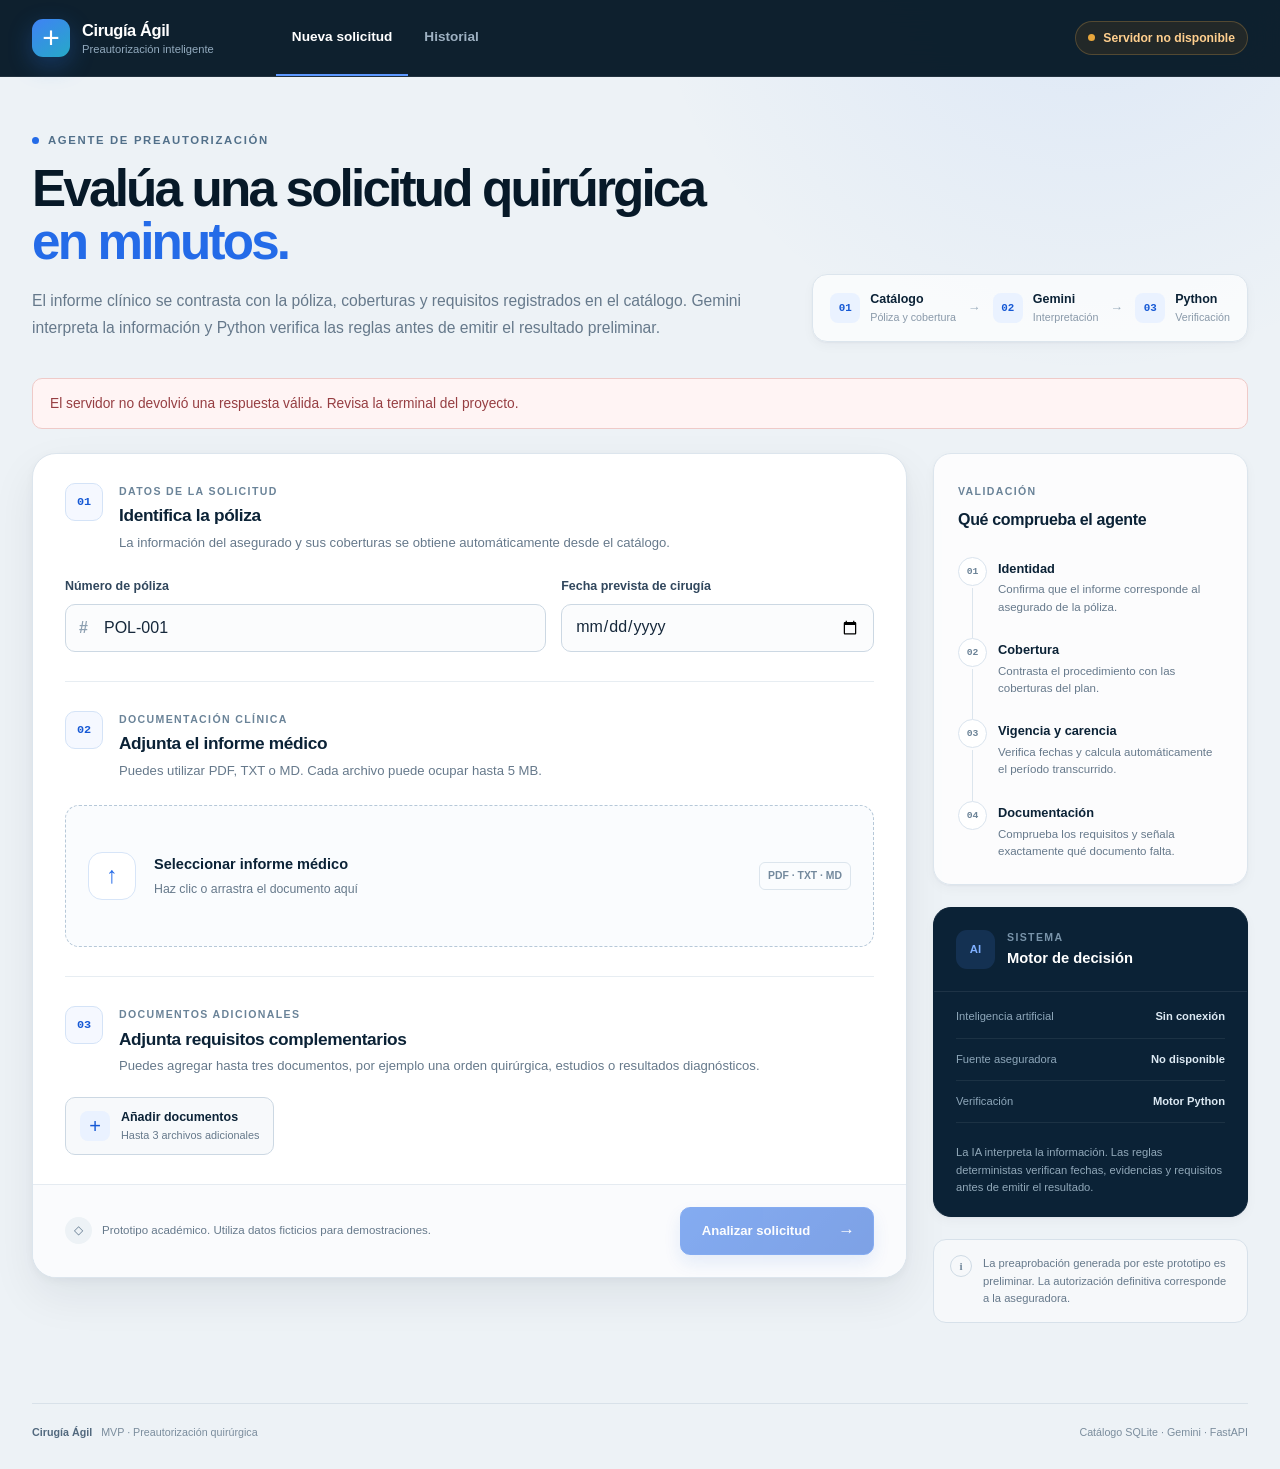
==== commit 5213acf2: "refactor: present native catalog instead of Notion integration" ====
--- a/static/index.html
+++ b/static/index.html
@@ -123,7 +123,7 @@
 
         <p id="page-subtitle">
           El informe clínico se contrasta con la póliza,
-          coberturas y requisitos registrados en Notion.
+          coberturas y requisitos registrados en el catálogo.
           Gemini interpreta la información y Python verifica
           las reglas antes de emitir el resultado preliminar.
         </p>
@@ -136,7 +136,7 @@
           <span class="flow-number">01</span>
 
           <div>
-            <strong>Notion</strong>
+            <strong>Catálogo</strong>
             <small>Póliza y cobertura</small>
           </div>
         </div>
@@ -233,7 +233,7 @@
 
                 <p>
                   La información del asegurado y sus coberturas
-                  se obtiene automáticamente desde Notion.
+                  se obtiene automáticamente desde el catálogo.
                 </p>
               </div>
 
@@ -809,7 +809,7 @@
     </div>
 
     <span>
-      Notion · Gemini · FastAPI
+      Catálogo SQLite · Gemini · FastAPI
     </span>
 
   </footer>
